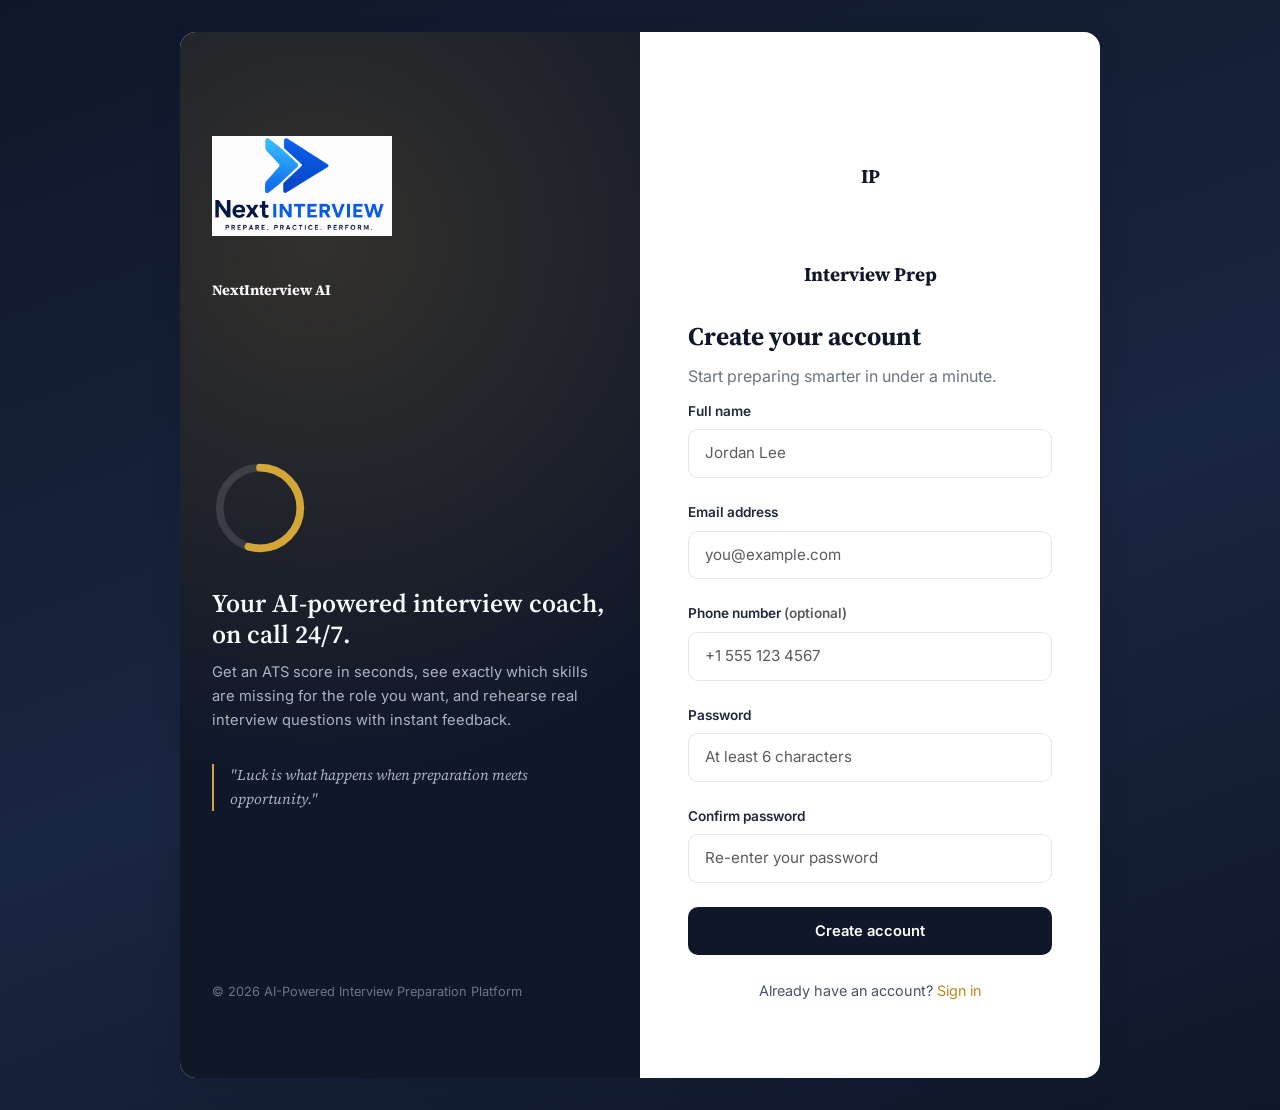
==== frontend/pages/register.html @ c26b479b "Initial commit" ====
<!DOCTYPE html>
<html lang="en">
<head>
    <meta charset="UTF-8">
    <meta name="viewport" content="width=device-width, initial-scale=1.0">
    <title>Create account · NextInterview AI</title>
    <link rel="stylesheet" href="https://cdn.jsdelivr.net/npm/bootstrap@5.3.3/dist/css/bootstrap.min.css">
    <link rel="stylesheet" href="../css/style.css">
    <link rel="stylesheet" href="../css/login.css">
</head>
<body>
    <div class="auth-page">
        <div class="auth-shell">
            <aside class="auth-aside">
                <div class="brand" style="color:#F8FAFC;">
                    <span class="brand-mark"><img src="../assets/logo.png" alt="NextInterview AI logo"></span>
                    NextInterview AI
                </div>
                <div>
                    <svg class="auth-aside-gauge" viewBox="0 0 100 100">
                        <circle cx="50" cy="50" r="42" fill="none" stroke="rgba(255,255,255,0.12)" stroke-width="8"/>
                        <circle cx="50" cy="50" r="42" fill="none" stroke="#D4A537" stroke-width="8"
                                stroke-linecap="round" stroke-dasharray="264" stroke-dashoffset="120"
                                transform="rotate(-90 50 50)"/>
                    </svg>
                    <h2>Your AI-powered interview coach, on call 24/7.</h2>
                    <p>Get an ATS score in seconds, see exactly which skills are missing for the role you want, and rehearse real interview questions with instant feedback.</p>
                    <p class="auth-aside-quote">"Luck is what happens when preparation meets opportunity."</p>
                </div>
                <p style="font-size:0.8rem; opacity:0.6;">© 2026 AI-Powered Interview Preparation Platform</p>
            </aside>

            <div class="auth-form-panel">
                <div class="brand">
                    <span class="brand-mark">IP</span>
                    Interview Prep
                </div>
                <h1>Create your account</h1>
                <p class="text-secondary">Start preparing smarter in under a minute.</p>

                <div id="register-alert"></div>

                <form id="register-form" novalidate>
                    <div class="form-group">
                        <label class="form-label" for="fullName">Full name</label>
                        <input type="text" class="form-control" id="fullName" name="fullName" required placeholder="Jordan Lee">
                        <div class="form-error" id="fullName-error"></div>
                    </div>
                    <div class="form-group">
                        <label class="form-label" for="email">Email address</label>
                        <input type="email" class="form-control" id="email" name="email" required autocomplete="email" placeholder="you@example.com">
                        <div class="form-error" id="email-error"></div>
                    </div>
                    <div class="form-group">
                        <label class="form-label" for="phoneNumber">Phone number <span class="text-muted">(optional)</span></label>
                        <input type="tel" class="form-control" id="phoneNumber" name="phoneNumber" placeholder="+1 555 123 4567">
                        <div class="form-error" id="phoneNumber-error"></div>
                    </div>
                    <div class="form-group">
                        <label class="form-label" for="password">Password</label>
                        <input type="password" class="form-control" id="password" name="password" required autocomplete="new-password" placeholder="At least 6 characters">
                        <div class="form-error" id="password-error"></div>
                    </div>
                    <div class="form-group">
                        <label class="form-label" for="confirmPassword">Confirm password</label>
                        <input type="password" class="form-control" id="confirmPassword" name="confirmPassword" required autocomplete="new-password" placeholder="Re-enter your password">
                        <div class="form-error" id="confirmPassword-error"></div>
                    </div>
                    <button type="submit" class="btn btn-primary btn-block" id="register-submit">Create account</button>
                </form>

                <p class="auth-switch">Already have an account? <a href="login.html">Sign in</a></p>
            </div>
        </div>
    </div>

    <script src="../js/api.js"></script>
    <script src="../js/auth.js"></script>
    <script>
        initRegisterPage();
    </script>
</body>
</html>
---- frontend/css/style.css ----
/* =====================================================
   AI-Powered Interview Preparation Platform
   Base Stylesheet - Design Tokens & Global Primitives
   ===================================================== */

@import url('https://fonts.googleapis.com/css2?family=Source+Serif+4:opsz,wght@8..60,400;8..60,600;8..60,700&family=Inter:wght@400;500;600;700&display=swap');

:root {
    /* Color tokens - light mode */
    --color-surface: #F7F8FA;
    --color-surface-alt: #FFFFFF;
    --color-surface-raised: #FFFFFF;
    --color-ink: #0F1729;
    --color-ink-soft: #1E293B;
    --color-text-secondary: #475569;
    --color-text-muted: #94A3B8;
    --color-border: #E2E8F0;
    --color-accent: #D4A537;
    --color-accent-dark: #B8881F;
    --color-accent-soft: #FBF1D9;
    --color-success: #1A8754;
    --color-success-soft: #E6F4EC;
    --color-danger: #C0392B;
    --color-danger-soft: #FBEAE8;
    --color-warning: #B8881F;

    /* Typography */
    --font-display: 'Source Serif 4', Georgia, serif;
    --font-body: 'Inter', -apple-system, BlinkMacSystemFont, sans-serif;

    /* Spacing scale */
    --space-1: 0.25rem;
    --space-2: 0.5rem;
    --space-3: 0.75rem;
    --space-4: 1rem;
    --space-5: 1.5rem;
    --space-6: 2rem;
    --space-7: 3rem;
    --space-8: 4rem;

    /* Radii & shadows */
    --radius-sm: 6px;
    --radius-md: 10px;
    --radius-lg: 16px;
    --shadow-sm: 0 1px 2px rgba(15, 23, 41, 0.06);
    --shadow-md: 0 4px 16px rgba(15, 23, 41, 0.08);
    --shadow-lg: 0 12px 32px rgba(15, 23, 41, 0.12);

    --transition-base: 180ms ease;
}

[data-theme="dark"] {
    --color-surface: #0B1220;
    --color-surface-alt: #131C2E;
    --color-surface-raised: #16213A;
    --color-ink: #F1F5F9;
    --color-ink-soft: #E2E8F0;
    --color-text-secondary: #A8B4C7;
    --color-text-muted: #64748B;
    --color-border: #263247;
    --color-accent: #E8BC4E;
    --color-accent-dark: #D4A537;
    --color-accent-soft: #2A2415;
    --color-success: #2FB872;
    --color-success-soft: #102A1D;
    --color-danger: #E0584A;
    --color-danger-soft: #2E1512;
    --color-warning: #E8BC4E;
    --shadow-sm: 0 1px 2px rgba(0, 0, 0, 0.4);
    --shadow-md: 0 4px 16px rgba(0, 0, 0, 0.45);
    --shadow-lg: 0 12px 32px rgba(0, 0, 0, 0.55);
}

* {
    box-sizing: border-box;
}

html {
    scroll-behavior: smooth;
}

body {
    margin: 0;
    font-family: var(--font-body);
    background-color: var(--color-surface);
    color: var(--color-ink);
    -webkit-font-smoothing: antialiased;
    transition: background-color var(--transition-base), color var(--transition-base);
}

h1, h2, h3, h4 {
    font-family: var(--font-display);
    color: var(--color-ink);
    margin: 0 0 var(--space-3) 0;
    line-height: 1.2;
}

h1 { font-size: 2rem; font-weight: 700; }
h2 { font-size: 1.5rem; font-weight: 600; }
h3 { font-size: 1.2rem; font-weight: 600; }

p {
    line-height: 1.6;
    color: var(--color-text-secondary);
    margin: 0 0 var(--space-3) 0;
}

a {
    color: var(--color-accent-dark);
    text-decoration: none;
}

a:hover {
    text-decoration: underline;
}

:focus-visible {
    outline: 2px solid var(--color-accent);
    outline-offset: 2px;
}

@media (prefers-reduced-motion: reduce) {
    *, *::before, *::after {
        animation-duration: 0.001ms !important;
        animation-iteration-count: 1 !important;
        transition-duration: 0.001ms !important;
        scroll-behavior: auto !important;
    }
}

/* =====================================================
   Layout primitives
   ===================================================== */

.app-shell {
    display: flex;
    min-height: 100vh;
}

.container {
    max-width: 1180px;
    margin: 0 auto;
    padding: 0 var(--space-6);
}

.page-content {
    flex: 1;
    padding: var(--space-7) var(--space-6);
    min-width: 0;
}

.topbar {
    display: flex;
    align-items: center;
    justify-content: space-between;
    padding: var(--space-4) var(--space-6);
    border-bottom: 1px solid var(--color-border);
    background-color: var(--color-surface-alt);
}

.brand {
    display: flex;
    flex-direction: column;
    align-items: center;
    gap: var(--space-1);
    font-family: var(--font-display);
    font-weight: 700;
    font-size: 1.2rem;
    color: var(--color-ink);
    text-align: center;
}

.brand-mark {
    display: inline-flex;
    align-items: center;
    justify-content: center;
    width: 160px;
    height: 160px;
    border-radius: var(--radius-md);
    overflow: hidden;
    flex-shrink: 0;
}

.brand-mark img {
    width: 100%;
    height: 100%;
    object-fit: contain;
}

.sidebar {
    width: 240px;
    flex-shrink: 0;
    background-color: var(--color-surface-alt);
    border-right: 1px solid var(--color-border);
    padding: var(--space-6) var(--space-4);
    display: flex;
    flex-direction: column;
    gap: var(--space-1);
}

.sidebar-link {
    display: flex;
    align-items: center;
    gap: var(--space-3);
    padding: var(--space-3) var(--space-4);
    border-radius: var(--radius-md);
    color: var(--color-text-secondary);
    font-weight: 500;
    font-size: 0.92rem;
    transition: background-color var(--transition-base), color var(--transition-base);
}

.sidebar-link:hover {
    background-color: var(--color-accent-soft);
    color: var(--color-ink);
    text-decoration: none;
}

.sidebar-link.active {
    background-color: var(--color-ink);
    color: var(--color-surface-alt);
}

[data-theme="dark"] .sidebar-link.active {
    background-color: var(--color-accent);
    color: var(--color-ink);
}

/* =====================================================
   Card primitive
   ===================================================== */

.card {
    background-color: var(--color-surface-raised);
    border: 1px solid var(--color-border);
    border-radius: var(--radius-lg);
    padding: var(--space-6);
    box-shadow: var(--shadow-sm);
}

.card-title {
    font-size: 1.1rem;
    margin-bottom: var(--space-4);
}

.grid {
    display: grid;
    gap: var(--space-5);
}

.grid-2 { grid-template-columns: repeat(2, 1fr); }
.grid-3 { grid-template-columns: repeat(3, 1fr); }
.grid-4 { grid-template-columns: repeat(4, 1fr); }

@media (max-width: 900px) {
    .grid-2, .grid-3, .grid-4 { grid-template-columns: 1fr; }
    .sidebar { display: none; }
}

/* =====================================================
   Buttons
   ===================================================== */

.btn {
    display: inline-flex;
    align-items: center;
    justify-content: center;
    gap: var(--space-2);
    padding: var(--space-3) var(--space-5);
    border-radius: var(--radius-md);
    border: 1px solid transparent;
    font-family: var(--font-body);
    font-weight: 600;
    font-size: 0.92rem;
    cursor: pointer;
    transition: transform var(--transition-base), box-shadow var(--transition-base), background-color var(--transition-base);
}

.btn:active {
    transform: translateY(1px);
}

.btn-primary {
    background-color: var(--color-ink);
    color: var(--color-surface-alt);
}

.btn-primary:hover {
    box-shadow: var(--shadow-md);
}

[data-theme="dark"] .btn-primary {
    background-color: var(--color-accent);
    color: var(--color-ink);
}

.btn-accent {
    background-color: var(--color-accent);
    color: var(--color-ink);
}

.btn-accent:hover {
    background-color: var(--color-accent-dark);
}

.btn-outline {
    background-color: transparent;
    border-color: var(--color-border);
    color: var(--color-ink);
}

.btn-outline:hover {
    border-color: var(--color-ink);
}

.btn-danger {
    background-color: var(--color-danger-soft);
    color: var(--color-danger);
}

.btn-danger:hover {
    background-color: var(--color-danger);
    color: white;
}

.btn-block {
    width: 100%;
}

.btn:disabled {
    opacity: 0.5;
    cursor: not-allowed;
}

.btn-icon-only {
    padding: var(--space-2);
    background: transparent;
    border: 1px solid var(--color-border);
    border-radius: var(--radius-md);
}

.btn-sm {
    padding: var(--space-2) var(--space-4);
    font-size: 0.82rem;
}

/* =====================================================
   Forms
   ===================================================== */

.form-group {
    margin-bottom: var(--space-5);
}

.form-label {
    display: block;
    font-weight: 600;
    font-size: 0.85rem;
    color: var(--color-ink-soft);
    margin-bottom: var(--space-2);
}

.form-control {
    width: 100%;
    padding: var(--space-3) var(--space-4);
    border: 1px solid var(--color-border);
    border-radius: var(--radius-md);
    background-color: var(--color-surface-alt);
    color: var(--color-ink);
    font-family: var(--font-body);
    font-size: 0.95rem;
    transition: border-color var(--transition-base);
}

.form-control:focus {
    outline: none;
    border-color: var(--color-accent);
    box-shadow: 0 0 0 3px var(--color-accent-soft);
}

textarea.form-control {
    resize: vertical;
    min-height: 120px;
}

.form-hint {
    font-size: 0.8rem;
    color: var(--color-text-muted);
    margin-top: var(--space-1);
}

.form-error {
    font-size: 0.8rem;
    color: var(--color-danger);
    margin-top: var(--space-1);
    display: none;
}

.form-error.visible {
    display: block;
}

/* =====================================================
   Badges & tags
   ===================================================== */

.badge {
    display: inline-flex;
    align-items: center;
    padding: var(--space-1) var(--space-3);
    border-radius: 999px;
    font-size: 0.78rem;
    font-weight: 600;
}

.badge-success { background-color: var(--color-success-soft); color: var(--color-success); }
.badge-danger { background-color: var(--color-danger-soft); color: var(--color-danger); }
.badge-accent { background-color: var(--color-accent-soft); color: var(--color-accent-dark); }
.badge-neutral { background-color: var(--color-border); color: var(--color-text-secondary); }

/* =====================================================
   Alerts / toasts
   ===================================================== */

.alert {
    padding: var(--space-4) var(--space-5);
    border-radius: var(--radius-md);
    margin-bottom: var(--space-5);
    font-size: 0.9rem;
    border-left: 3px solid transparent;
}

.alert-success {
    background-color: var(--color-success-soft);
    color: var(--color-success);
    border-left-color: var(--color-success);
}

.alert-danger {
    background-color: var(--color-danger-soft);
    color: var(--color-danger);
    border-left-color: var(--color-danger);
}

.alert-info {
    background-color: var(--color-accent-soft);
    color: var(--color-accent-dark);
    border-left-color: var(--color-accent);
}

.toast-stack {
    position: fixed;
    top: var(--space-5);
    right: var(--space-5);
    z-index: 1000;
    display: flex;
    flex-direction: column;
    gap: var(--space-2);
}

.toast {
    min-width: 280px;
    padding: var(--space-3) var(--space-4);
    border-radius: var(--radius-md);
    box-shadow: var(--shadow-lg);
    font-size: 0.88rem;
    animation: toast-in 220ms ease;
}

@keyframes toast-in {
    from { opacity: 0; transform: translateY(-8px); }
    to { opacity: 1; transform: translateY(0); }
}

/* =====================================================
   Theme toggle
   ===================================================== */

.theme-toggle {
    width: 40px;
    height: 40px;
    border-radius: 50%;
    border: 1px solid var(--color-border);
    background-color: var(--color-surface-alt);
    color: var(--color-ink);
    cursor: pointer;
    display: flex;
    align-items: center;
    justify-content: center;
    font-size: 1.1rem;
}

/* =====================================================
   Empty states
   ===================================================== */

.empty-state {
    text-align: center;
    padding: var(--space-8) var(--space-5);
    color: var(--color-text-secondary);
}

.empty-state-icon {
    font-size: 2.5rem;
    margin-bottom: var(--space-3);
    opacity: 0.5;
}

/* =====================================================
   Loading spinner
   ===================================================== */

.spinner {
    width: 20px;
    height: 20px;
    border: 2px solid var(--color-border);
    border-top-color: var(--color-accent);
    border-radius: 50%;
    animation: spin 700ms linear infinite;
}

@keyframes spin {
    to { transform: rotate(360deg); }
}

.text-muted { color: var(--color-text-muted); }
.text-secondary { color: var(--color-text-secondary); }
.text-danger { color: var(--color-danger); }
.mt-0 { margin-top: 0; }
.mb-0 { margin-bottom: 0; }
---- frontend/css/login.css ----
/* =====================================================
   Login & Register Page Styles
   ===================================================== */

.auth-page {
    min-height: 100vh;
    display: flex;
    align-items: center;
    justify-content: center;
    background: linear-gradient(160deg, var(--color-ink) 0%, #1A2540 55%, var(--color-ink) 100%);
    padding: var(--space-6);
}

.auth-shell {
    display: grid;
    grid-template-columns: 1fr 1fr;
    max-width: 920px;
    width: 100%;
    background-color: var(--color-surface-alt);
    border-radius: var(--radius-lg);
    overflow: hidden;
    box-shadow: var(--shadow-lg);
}

.auth-aside {
    background: radial-gradient(circle at 30% 20%, rgba(212, 165, 55, 0.18), transparent 60%), var(--color-ink);
    color: #F1F5F9;
    padding: var(--space-8) var(--space-6);
    display: flex;
    flex-direction: column;
    justify-content: space-between;
    position: relative;
}

.auth-aside-gauge {
    width: 96px;
    height: 96px;
}

.auth-aside h2 {
    color: #F8FAFC;
    font-size: 1.6rem;
    margin-top: var(--space-6);
}

.auth-aside p {
    color: #A8B4C7;
    font-size: 0.92rem;
}

.auth-aside-quote {
    font-family: var(--font-display);
    font-size: 1.05rem;
    font-style: italic;
    color: #E2E8F0;
    border-left: 2px solid var(--color-accent);
    padding-left: var(--space-4);
    margin-top: var(--space-6);
}

.auth-form-panel {
    padding: var(--space-8) var(--space-7);
    display: flex;
    flex-direction: column;
    justify-content: center;
}

.auth-form-panel .brand {
    margin-bottom: var(--space-6);
}
.auth-aside .brand {
    flex-direction: column;
    align-items: flex-start;
    font-size: 0.9rem;
}

.auth-aside .brand-mark {
    width: 180px;
    height: 180px;
}

.auth-form-panel h1 {
    font-size: 1.6rem;
}

.auth-switch {
    text-align: center;
    margin-top: var(--space-5);
    font-size: 0.9rem;
    color: var(--color-text-secondary);
}

@media (max-width: 760px) {
    .auth-shell {
        grid-template-columns: 1fr;
    }
    .auth-aside {
        display: none;
    }
}
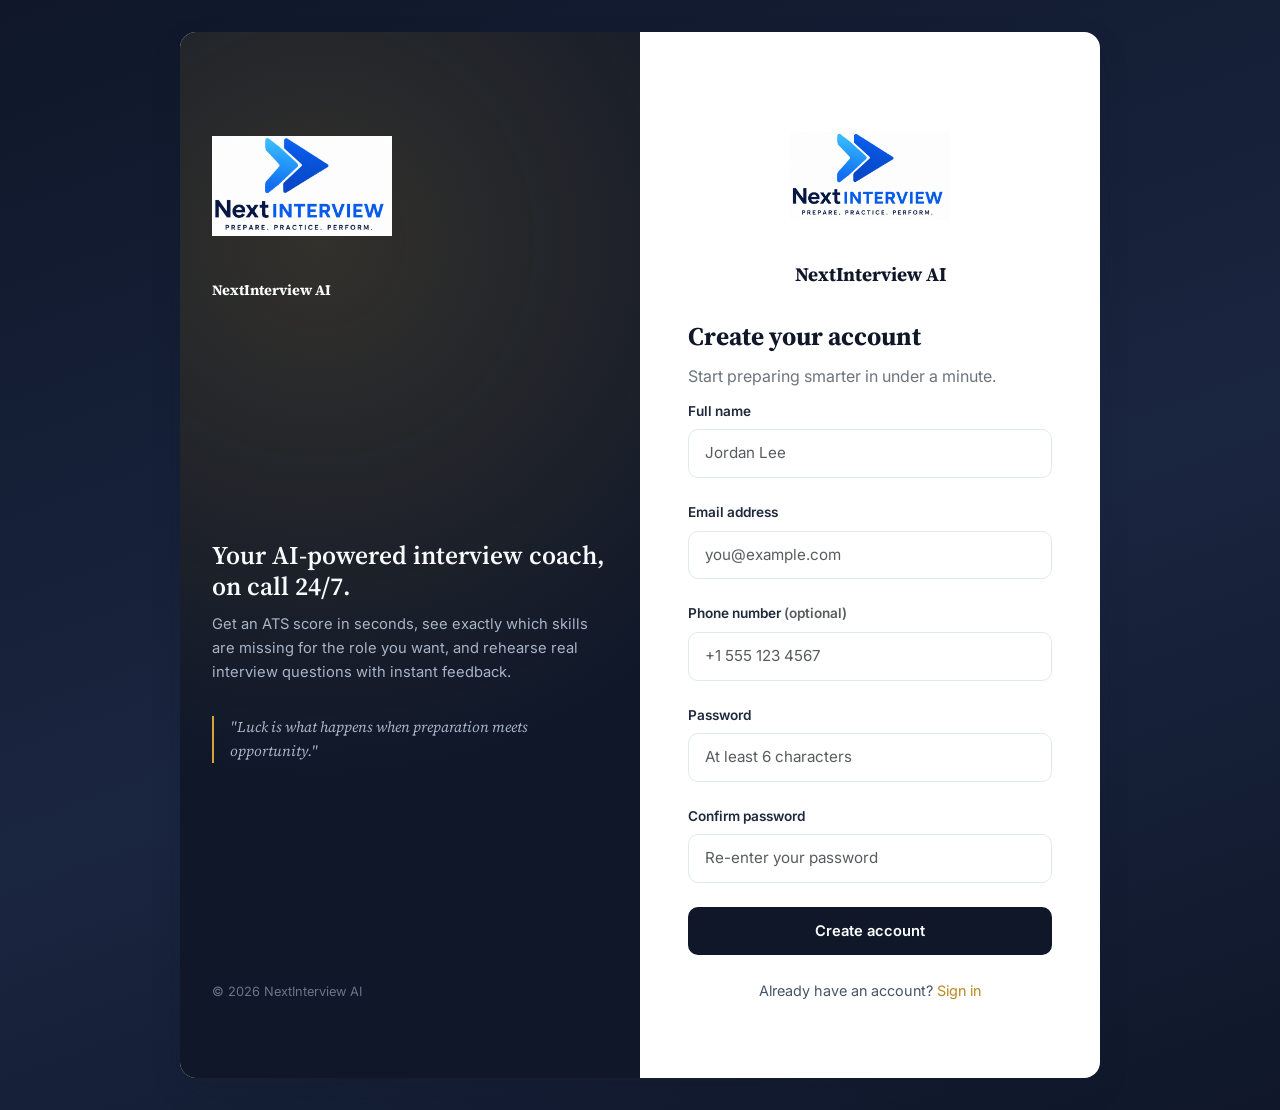
==== commit c6ae0274: "fix: remove circle and fix branding on login and register" ====
--- a/frontend/pages/register.html
+++ b/frontend/pages/register.html
@@ -17,23 +17,17 @@
                     NextInterview AI
                 </div>
                 <div>
-                    <svg class="auth-aside-gauge" viewBox="0 0 100 100">
-                        <circle cx="50" cy="50" r="42" fill="none" stroke="rgba(255,255,255,0.12)" stroke-width="8"/>
-                        <circle cx="50" cy="50" r="42" fill="none" stroke="#D4A537" stroke-width="8"
-                                stroke-linecap="round" stroke-dasharray="264" stroke-dashoffset="120"
-                                transform="rotate(-90 50 50)"/>
-                    </svg>
                     <h2>Your AI-powered interview coach, on call 24/7.</h2>
                     <p>Get an ATS score in seconds, see exactly which skills are missing for the role you want, and rehearse real interview questions with instant feedback.</p>
                     <p class="auth-aside-quote">"Luck is what happens when preparation meets opportunity."</p>
                 </div>
-                <p style="font-size:0.8rem; opacity:0.6;">© 2026 AI-Powered Interview Preparation Platform</p>
+                <p style="font-size:0.8rem; opacity:0.6;">© 2026 NextInterview AI</p>
             </aside>
 
             <div class="auth-form-panel">
                 <div class="brand">
-                    <span class="brand-mark">IP</span>
-                    Interview Prep
+                    <span class="brand-mark"><img src="../assets/logo.png" alt="NextInterview AI logo"></span>
+                          NextInterview AI
                 </div>
                 <h1>Create your account</h1>
                 <p class="text-secondary">Start preparing smarter in under a minute.</p>
